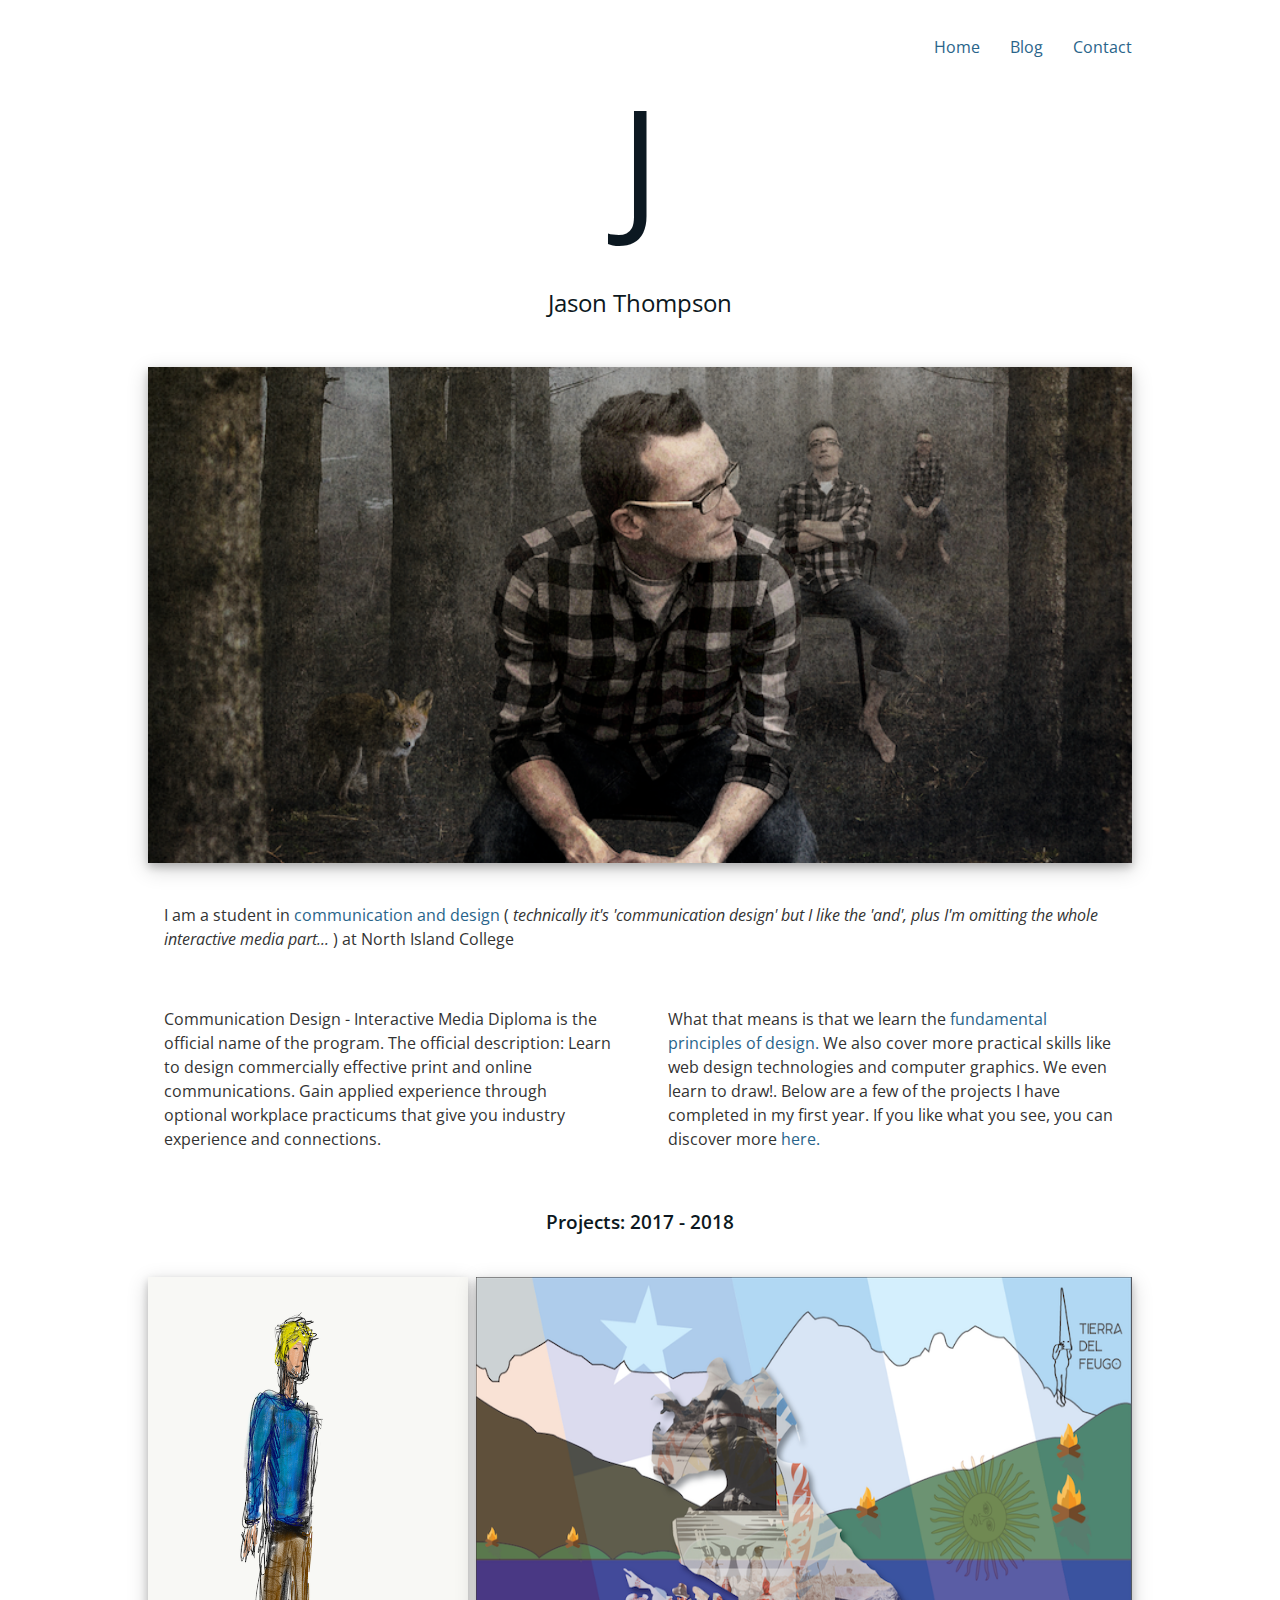
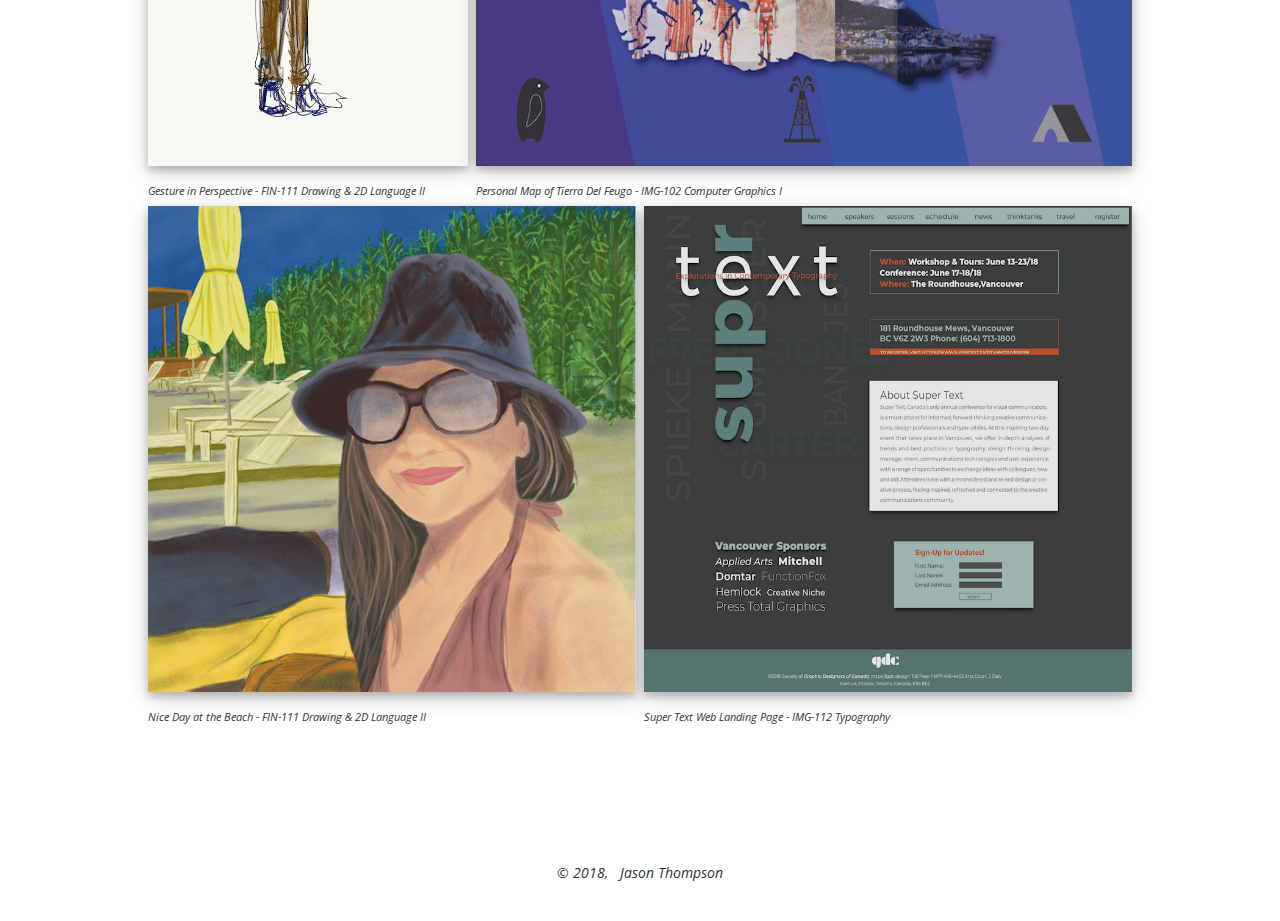
==== index.html @ 82c7eaa1 "initial commit" ====
<!DOCTYPE html>
<html lang="en">

<head>
    <meta charset="UTF-8">
    <meta name="viewport" content="width=device-width, initial-scale=1.0">
    <meta http-equiv="X-UA-Compatible" content="ie=edge">
    <link rel="stylesheet" href="style.css" type="text/css">
    <link href="https://fonts.googleapis.com/css?family=Open+Sans:400,600,800" rel="stylesheet">
    <link rel="stylesheet" href="https://use.fontawesome.com/releases/v5.4.1/css/all.css" integrity="sha384-5sAR7xN1Nv6T6+dT2mhtzEpVJvfS3NScPQTrOxhwjIuvcA67KV2R5Jz6kr4abQsz"
        crossorigin="anonymous">
    <title>Jason's Portfolio Site</title>
</head>

<body>
    <div class="container">
        <nav>
            <ul class="menu-nav">
                <li><a href="#">Home</a></li>
                <li><a href="#">Blog</a></li>
                <li><a href="#">Contact</a></li>
            </ul>
        </nav>
        <header class="logo">
            <div class="logo__mark">J</div>
            <h2 class="logo__text">Jason Thompson</h2>
        </header>
        <main>
            <img class="site-featured-img" src="img/Composite_Portrait_large.png" alt="Photoshop composite self portrait of Jason in a forest."
                srcset="img/Composite_Portrait_small.png 600w,
                    img/Composite_Portrait_large.png 800w">
            <section class="about-me">
                <p class="about-me__tagline"> I am a student in <a href="https://bit.ly/2AlsmhD" target="_blank">communication and design</a>
                    ( <span class="about-me__tagline--italic">technically it's 'communication design' but
                        I like the 'and', plus I'm omitting the whole
                        interactive media part...</span> )
                    at North Island College</p>
                <div class="about-me__text">
                    <p>Communication Design - Interactive Media Diploma
                        is the official name of the program. The official
                        description: Learn to design commercially effective
                        print and online communications. Gain applied experience
                        through optional workplace practicums that give you
                        industry experience and connections.
                    </p>
                    <p>
                        What that means is that we learn the
                        <a href="http://www.j6design.com.au/6-principles-of-design/" target="_blank">
                            fundamental principles of design.</a> We also
                        cover more practical skills like web design technologies
                        and computer graphics. We even learn to draw!. Below are
                        a few of the projects I have completed in my first year.
                        If you like what you see, you can discover more
                        <a href="http://nicinteractive.media" target="_blank">here.</a>
                    </p>
                </div>
            </section>
            <section class="showcase">
                <h3 class="showcase__title">Projects: 2017 - 2018</h3>
                <div class="showcase__gallery">
                    <figure class="showcase__img-1">
                        <img src="img/Sketchbook_Gesture_large.png" alt="Super Text Poster" srcset="img/Sketchbook_Gesture_small.png 600w,
                                                                                                    img/Sketchbook_Gesture_large.png 800w">
                        <figcaption class="showcase__image-caption">Gesture in Perspective - FIN-111 Drawing &amp 2D Language II</figcaption>
                    </figure>
                    <figure class="showcase__img-2">
                        <img src="img/Personal_Map_large.png" alt="Drawing of girl at the beach" srcset="img/Personal_Map_small.png 600w,
                                                                                                        img/Personal_Map_large.png 800w">
                        <figcaption class="showcase__image-caption">Personal Map of Tierra Del Feugo - IMG-102 Computer Graphics
                            I</figcaption>
                    </figure>
                    <figure class="showcase__img-3">
                        <img src="img/Final_Independent_large.png" alt="Gesture Drawing of man with yellow hair" srcset="img/Final_Independent_small.png 600w,
                                                                                                                        img/Final_Independent_large.png 800w">
                        <figcaption class="showcase__image-caption">Nice Day at the Beach - FIN-111 Drawing &amp 2D Language II</figcaption>
                    </figure>
                    <figure class="showcase__img-4">
                        <img src="img/Super_Text_large.png" alt="Customized map of Tierra Del Feugo" srcset="img/Super_Text_small.png 600w,
                                                                                                            img/Super_Text_large.png 800w">
                        <figcaption class="showcase__image-caption">Super Text Web Landing Page - IMG-112 Typography</figcaption>
                    </figure>
                </div>
            </section>
        </main>
        <footer>

            <ul class="social-media">
                <li><a href="https://twitter.com/JasonTh22800586" target="_blank"><i class="fab fa-twitter"></i></a></li>
                <li><a href="https://www.facebook.com/jason.thompson.9480111" target="_blank"><i class="fab fa-facebook-f"></i></a></li>
                <li><a href="https://www.instagram.com/tompeij" target="_blank"><i class="fab fa-instagram"></i></a></li>
            </ul>
            <div class="copyright">
                <p class="copyright__text">&#169; 2018, &nbsp; Jason Thompson</p>
            </div>
        </footer>

    </div>

</body>

</html>
---- style.css ----
:root {
  box-sizing: border-box;
  font-size: 10px;
  --alerternate-backround-color: #aaabb8;
  --body-text-color: #333333;
  --body-background-color: #fff;
  --main-font-color: #555752;
  --link-color: #29648a;
  --logo-color: #0c1821;
  --link-hover-color: #06a77d;
}

*,
::before,
::after {
  box-sizing: inherit;
}

body {
  background-color: var(--body-background-color);
  color: var(--body-text-color);
  font-family: "Open Sans", sans-serif;
  font-size: 1.6rem;
  margin: 0 auto;
  max-width: 100rem;
  padding: 0 0.5em;
}

body *+* {
  margin-top: 1.5em;
}

/* General Styling */
h1,
h2,
h3 {
  color: var(--logo-color);
  font-weight: 400;
  margin: 0;
  padding: 1em 0;
  text-align: center;
}

a {
  color: var(--link-color);
  text-decoration: none;
  transition: color 0.5s;
}

a:hover {
  color: var(--link-hover-color);
}

p {
  margin: 0;
  padding: 1em;
  line-height: 1.5;
}

img {
  box-shadow: 0 4px 8px 0 rgba(0, 0, 0, 0.2), 0 6px 20px 0 rgba(0, 0, 0, 0.19);
  display: block;
  width: 100%;
}

footer {
  margin-top: 10rem;
}

/* Header Section */
.logo {
  color: var(--logo-color);
  margin-top: 0;
  text-align: center;
}

.logo__mark {
  font-size: 15rem;
}

/* Nav Section */
.menu-nav {
  display: flex;
  justify-content: space-around;
  list-style-type: none;
  margin-bottom: 0;
  padding-top: 2rem;
}

@media only screen and (min-width: 600px) {
  .menu-nav {
    justify-content: flex-end;
  }
}

.menu-nav li {
  margin-top: 0;
}

.menu-nav li+li {
  padding-left: 3rem;
}

/* .site-nav li a {
  text-transform: uppercase;
} */
/* Main Section */
@media only screen and (min-width: 600px) {
  .about-me__text {
    display: flex;
    margin-left: -0.75em;
    margin-right: -0.75em;
  }

  .about-me__text p {
    flex: 1;
    margin-right: 0.75em;
    margin-left: 0.75em;
  }
}

.about-me__tagline--italic {
  font-style: italic;
}

.showcase__title {
  font-weight: 600;
}

.showcase__gallery {
  display: flex;
  flex-direction: column-reverse;
}

@media only screen and (min-width: 800px) {
  .showcase__gallery {
    display: grid;
    grid-auto-flow: dense;
    grid-gap: 0.5em;
    grid-template-columns: 2fr 1fr 1fr 2fr;
  }

  .showcase__gallery>figure {
    display: flex;
    flex-direction: column;
    margin: 0;
  }

  .showcase__gallery img {
    flex: 1;
    max-width: 100%;
    object-fit: fill;
  }

  .showcase__img-1 {
    grid-column: span 1;
  }

  .showcase__img-2 {
    grid-column: span 3;
  }

  .showcase__img-3 {
    grid-column: span 2;
  }

  .showcase__img-4 {
    grid-column: span 2;
  }
}

.showcase__image-caption {
  font-size: 1.4rem;
  font-style: italic;
}

@media only screen and (min-width: 800px) {
  .showcase__image-caption {
    font-size: 1.1rem;
  }
}

/* Footer Section */
.social-media {
  display: flex;
  justify-content: space-evenly;
  list-style-type: none;
  padding-left: 0;
}

.social-media li {
  margin-top: 0;
}

.social-media li a {
  font-size: 2.5rem;
}

.copyright {
  padding-bottom: 1.5em;
}

.copyright__text {
  font-size: 1.4rem;
  font-style: italic;
  text-align: center;
}
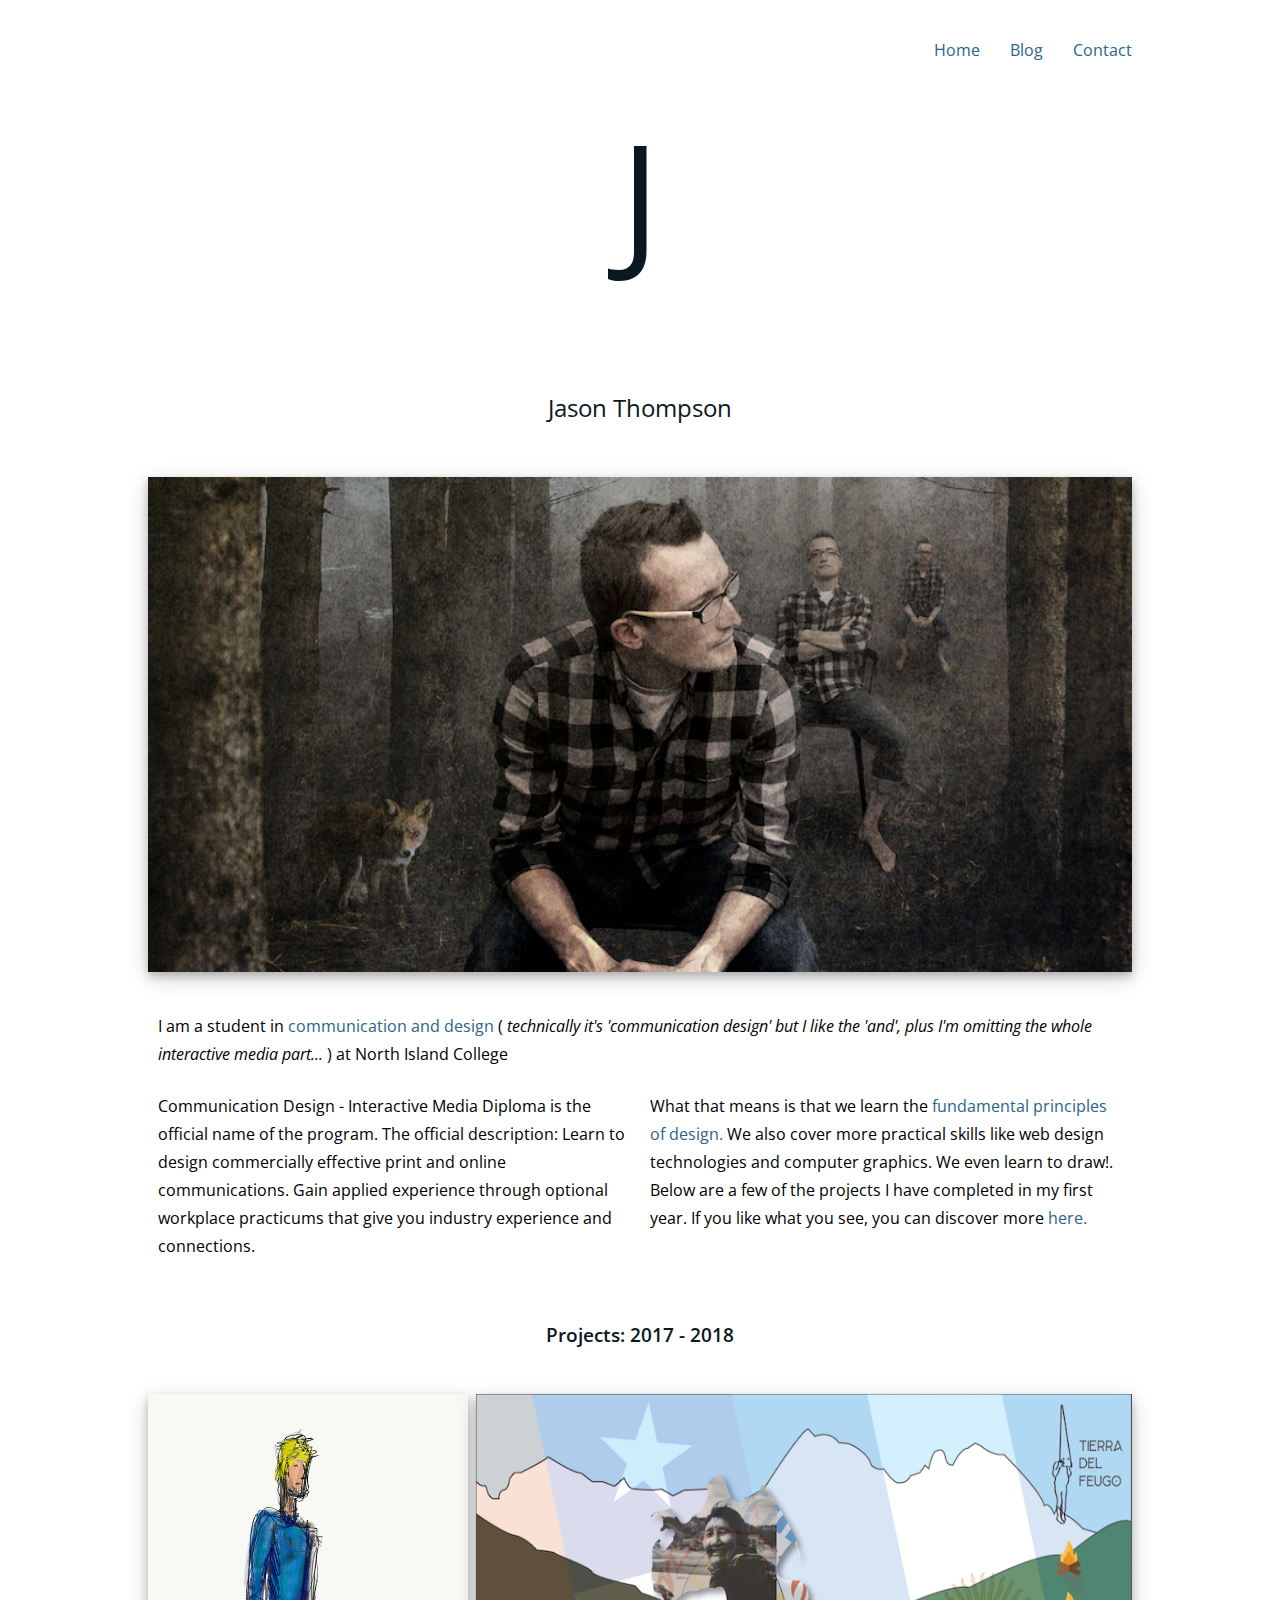
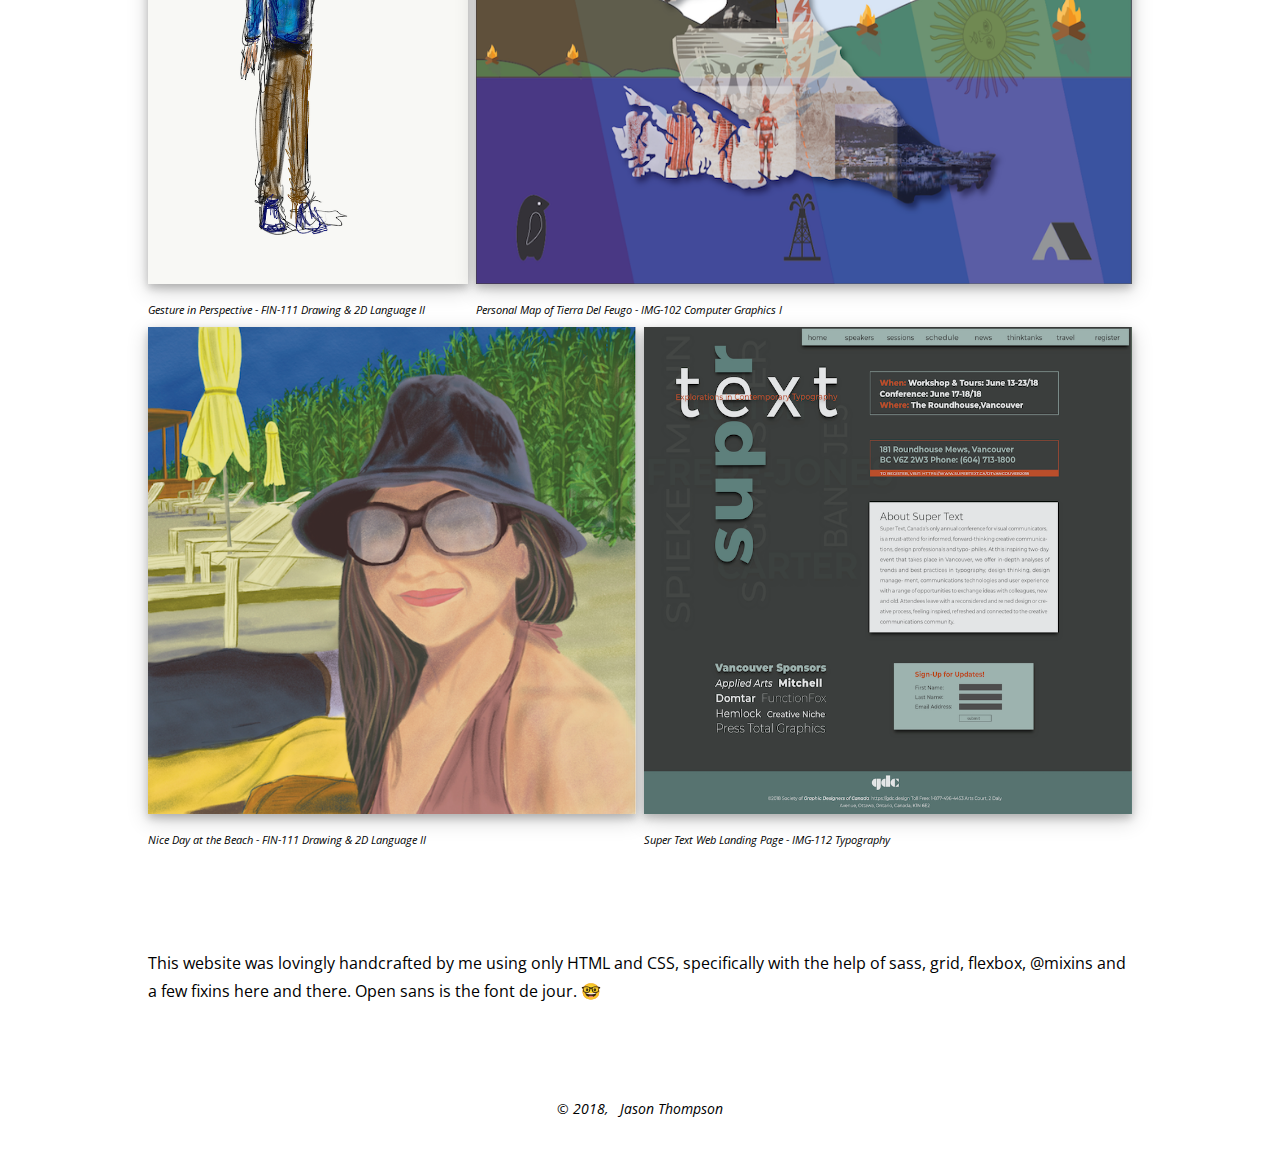
==== commit f008348a: "sassified" ====
--- a/index.html
+++ b/index.html
@@ -2,100 +2,103 @@
 <html lang="en">
 
 <head>
-    <meta charset="UTF-8">
-    <meta name="viewport" content="width=device-width, initial-scale=1.0">
-    <meta http-equiv="X-UA-Compatible" content="ie=edge">
-    <link rel="stylesheet" href="style.css" type="text/css">
-    <link href="https://fonts.googleapis.com/css?family=Open+Sans:400,600,800" rel="stylesheet">
-    <link rel="stylesheet" href="https://use.fontawesome.com/releases/v5.4.1/css/all.css" integrity="sha384-5sAR7xN1Nv6T6+dT2mhtzEpVJvfS3NScPQTrOxhwjIuvcA67KV2R5Jz6kr4abQsz"
-        crossorigin="anonymous">
-    <title>Jason's Portfolio Site</title>
+  <meta charset="UTF-8">
+  <meta name="viewport" content="width=device-width, initial-scale=1.0">
+  <meta http-equiv="X-UA-Compatible" content="ie=edge">
+  <link rel="stylesheet" href="css/style.css" type="text/css">
+  <link href="https://fonts.googleapis.com/css?family=Open+Sans:400,600,800" rel="stylesheet">
+  <link rel="stylesheet" href="https://use.fontawesome.com/releases/v5.4.1/css/all.css" integrity="sha384-5sAR7xN1Nv6T6+dT2mhtzEpVJvfS3NScPQTrOxhwjIuvcA67KV2R5Jz6kr4abQsz" crossorigin="anonymous">
+  <title>Jason's Portfolio Site</title>
 </head>
 
 <body>
-    <div class="container">
-        <nav>
-            <ul class="menu-nav">
-                <li><a href="#">Home</a></li>
-                <li><a href="#">Blog</a></li>
-                <li><a href="#">Contact</a></li>
-            </ul>
-        </nav>
-        <header class="logo">
-            <div class="logo__mark">J</div>
-            <h2 class="logo__text">Jason Thompson</h2>
-        </header>
-        <main>
-            <img class="site-featured-img" src="img/Composite_Portrait_large.png" alt="Photoshop composite self portrait of Jason in a forest."
-                srcset="img/Composite_Portrait_small.png 600w,
+  <div class="container">
+    <nav>
+      <ul class="menu-nav">
+        <li><a href="#">Home</a></li>
+        <li><a href="#">Blog</a></li>
+        <li><a href="#">Contact</a></li>
+      </ul>
+    </nav>
+    <header class="logo">
+      <div class="logo__mark">J</div>
+      <h2 class="logo__text">Jason Thompson</h2>
+    </header>
+    <main>
+      <img class="site-featured-img" src="img/Composite_Portrait_large.png" alt="Photoshop composite self portrait of Jason in a forest." srcset="img/Composite_Portrait_small.png 600w,
                     img/Composite_Portrait_large.png 800w">
-            <section class="about-me">
-                <p class="about-me__tagline"> I am a student in <a href="https://bit.ly/2AlsmhD" target="_blank">communication and design</a>
-                    ( <span class="about-me__tagline--italic">technically it's 'communication design' but
-                        I like the 'and', plus I'm omitting the whole
-                        interactive media part...</span> )
-                    at North Island College</p>
-                <div class="about-me__text">
-                    <p>Communication Design - Interactive Media Diploma
-                        is the official name of the program. The official
-                        description: Learn to design commercially effective
-                        print and online communications. Gain applied experience
-                        through optional workplace practicums that give you
-                        industry experience and connections.
-                    </p>
-                    <p>
-                        What that means is that we learn the
-                        <a href="http://www.j6design.com.au/6-principles-of-design/" target="_blank">
-                            fundamental principles of design.</a> We also
-                        cover more practical skills like web design technologies
-                        and computer graphics. We even learn to draw!. Below are
-                        a few of the projects I have completed in my first year.
-                        If you like what you see, you can discover more
-                        <a href="http://nicinteractive.media" target="_blank">here.</a>
-                    </p>
-                </div>
-            </section>
-            <section class="showcase">
-                <h3 class="showcase__title">Projects: 2017 - 2018</h3>
-                <div class="showcase__gallery">
-                    <figure class="showcase__img-1">
-                        <img src="img/Sketchbook_Gesture_large.png" alt="Super Text Poster" srcset="img/Sketchbook_Gesture_small.png 600w,
+      <section class="about-me">
+        <p class="about-me__tagline">
+          I am a student in <a href="https://bit.ly/2AlsmhD" target="_blank">communication and design</a>
+          ( <span class="text--italic">technically it's 'communication design' but
+            I like the 'and', plus I'm omitting the whole
+            interactive media part...</span> )
+          at North Island College</p>
+        <div class="about-me__text">
+          <p class="about-me__text--left-column">
+            Communication Design - Interactive Media Diploma
+            is the official name of the program. The official
+            description: Learn to design commercially effective
+            print and online communications. Gain applied experience
+            through optional workplace practicums that give you
+            industry experience and connections.
+          </p>
+          <p class="about-me__text--right-column">
+            What that means is that we learn the
+            <a href="http://www.j6design.com.au/6-principles-of-design/" target="_blank">
+              fundamental principles of design.</a> We also
+            cover more practical skills like web design technologies
+            and computer graphics. We even learn to draw!. Below are
+            a few of the projects I have completed in my first year.
+            If you like what you see, you can discover more
+            <a href="http://nicinteractive.media" target="_blank">here.</a>
+          </p>
+        </div>
+      </section>
+      <section class="showcase">
+        <h3 class="showcase__title">Projects: 2017 - 2018</h3>
+        <div class="showcase__gallery">
+          <figure class="showcase__img-1">
+            <img src="img/Sketchbook_Gesture_large.png" alt="Super Text Poster" srcset="img/Sketchbook_Gesture_small.png 600w,
                                                                                                     img/Sketchbook_Gesture_large.png 800w">
-                        <figcaption class="showcase__image-caption">Gesture in Perspective - FIN-111 Drawing &amp 2D Language II</figcaption>
-                    </figure>
-                    <figure class="showcase__img-2">
-                        <img src="img/Personal_Map_large.png" alt="Drawing of girl at the beach" srcset="img/Personal_Map_small.png 600w,
+            <figcaption class="showcase__image-caption">Gesture in Perspective - FIN-111 Drawing &amp 2D Language II</figcaption>
+          </figure>
+          <figure class="showcase__img-2">
+            <img src="img/Personal_Map_large.png" alt="Drawing of girl at the beach" srcset="img/Personal_Map_small.png 600w,
                                                                                                         img/Personal_Map_large.png 800w">
-                        <figcaption class="showcase__image-caption">Personal Map of Tierra Del Feugo - IMG-102 Computer Graphics
-                            I</figcaption>
-                    </figure>
-                    <figure class="showcase__img-3">
-                        <img src="img/Final_Independent_large.png" alt="Gesture Drawing of man with yellow hair" srcset="img/Final_Independent_small.png 600w,
+            <figcaption class="showcase__image-caption">Personal Map of Tierra Del Feugo - IMG-102 Computer Graphics
+              I</figcaption>
+          </figure>
+          <figure class="showcase__img-3">
+            <img src="img/Final_Independent_large.png" alt="Gesture Drawing of man with yellow hair" srcset="img/Final_Independent_small.png 600w,
                                                                                                                         img/Final_Independent_large.png 800w">
-                        <figcaption class="showcase__image-caption">Nice Day at the Beach - FIN-111 Drawing &amp 2D Language II</figcaption>
-                    </figure>
-                    <figure class="showcase__img-4">
-                        <img src="img/Super_Text_large.png" alt="Customized map of Tierra Del Feugo" srcset="img/Super_Text_small.png 600w,
+            <figcaption class="showcase__image-caption">Nice Day at the Beach - FIN-111 Drawing &amp 2D Language II</figcaption>
+          </figure>
+          <figure class="showcase__img-4">
+            <img src="img/Super_Text_large.png" alt="Customized map of Tierra Del Feugo" srcset="img/Super_Text_small.png 600w,
                                                                                                             img/Super_Text_large.png 800w">
-                        <figcaption class="showcase__image-caption">Super Text Web Landing Page - IMG-112 Typography</figcaption>
-                    </figure>
-                </div>
-            </section>
-        </main>
-        <footer>
+            <figcaption class="showcase__image-caption">Super Text Web Landing Page - IMG-112 Typography</figcaption>
+          </figure>
+        </div>
+      </section>
+    </main>
+    <footer>
+      <p class="colophon">
+        This website was lovingly handcrafted by me using only HTML and CSS, specifically with the help of sass, grid,
+        flexbox, @mixins and a few fixins here and there. Open sans is the font de jour. 🤓
+      </p>
+      <ul class="social-media">
+        <li><a href="https://twitter.com/JasonTh22800586" target="_blank"><i class="fab fa-twitter"></i></a></li>
+        <li><a href="https://www.facebook.com/jason.thompson.9480111" target="_blank"><i class="fab fa-facebook-f"></i></a></li>
+        <li><a href="https://www.instagram.com/tompeij" target="_blank"><i class="fab fa-instagram"></i></a></li>
+      </ul>
+      <div class="copyright">
+        <p class="copyright__text">&#169; 2018, &nbsp; Jason Thompson</p>
+      </div>
+    </footer>
 
-            <ul class="social-media">
-                <li><a href="https://twitter.com/JasonTh22800586" target="_blank"><i class="fab fa-twitter"></i></a></li>
-                <li><a href="https://www.facebook.com/jason.thompson.9480111" target="_blank"><i class="fab fa-facebook-f"></i></a></li>
-                <li><a href="https://www.instagram.com/tompeij" target="_blank"><i class="fab fa-instagram"></i></a></li>
-            </ul>
-            <div class="copyright">
-                <p class="copyright__text">&#169; 2018, &nbsp; Jason Thompson</p>
-            </div>
-        </footer>
-
-    </div>
+  </div>
 
 </body>
 
-</html>+</html>
--- a/css/style.css
+++ b/css/style.css
@@ -0,0 +1,183 @@
+body {
+  font-family: "Open Sans", sans-serif;
+  font-size: 1.6rem;
+  line-height: 1.75;
+}
+
+h1,
+h2,
+h3 {
+  color: #0c1821;
+  font-weight: 400;
+  margin: 0;
+  padding: 1em 0;
+  text-align: center;
+}
+
+a {
+  color: #29648a;
+  text-decoration: none;
+  transition: color 0.5s;
+}
+a:hover {
+  color: #06a77d;
+}
+
+.logo {
+  color: #0c1821;
+  margin-top: 0;
+  text-align: center;
+}
+.logo__mark {
+  font-size: 15rem;
+}
+
+.text--italic {
+  font-style: italic;
+}
+
+.showcase__title {
+  font-weight: 600;
+}
+
+.showcase__image-caption {
+  font-size: 1.4rem;
+  font-style: italic;
+}
+@media (min-width: 600px) {
+  .showcase__image-caption {
+    font-size: 1.1rem;
+  }
+}
+
+.social-media li a {
+  font-size: 2.5rem;
+}
+
+.copyright__text {
+  font-size: 1.4rem;
+  font-style: italic;
+  text-align: center;
+}
+
+:root {
+  box-sizing: border-box;
+  font-size: 10px;
+}
+
+*,
+::before,
+::after {
+  box-sizing: inherit;
+}
+
+body {
+  background-color: #ffffff;
+  color: var(--body-text-color);
+  margin: 0 auto;
+  max-width: 100rem;
+  padding: 0 0.5em;
+}
+
+body * + * {
+  margin-top: 1.5em;
+}
+
+img {
+  box-shadow: 0 4px 8px 0 rgba(0, 0, 0, 0.2), 0 6px 20px 0 rgba(0, 0, 0, 0.19);
+  display: block;
+  width: 100%;
+}
+
+.about-me {
+  margin-top: 4rem;
+  padding: 0 1rem;
+}
+@media (min-width: 600px) {
+  .about-me__text {
+    display: flex;
+  }
+  .about-me__text p {
+    flex: 1;
+    margin-top: 0;
+  }
+  .about-me__text--left-column {
+    padding-right: 1rem;
+  }
+  .about-me__text--right-column {
+    padding-left: 1rem;
+  }
+}
+
+.showcase__gallery {
+  display: flex;
+  flex-direction: column-reverse;
+}
+@media (min-width: 800px) {
+  .showcase__gallery {
+    display: grid;
+    grid-auto-flow: dense;
+    grid-gap: 0.5em;
+    grid-template-columns: 2fr 1fr 1fr 2fr;
+  }
+  .showcase__gallery > figure {
+    display: flex;
+    flex-direction: column;
+    margin: 0;
+  }
+  .showcase__gallery img {
+    flex: 1;
+    max-width: 100%;
+    object-fit: fill;
+  }
+  .showcase__gallery .showcase__img-1 {
+    grid-column: span 1;
+  }
+  .showcase__gallery .showcase__img-2 {
+    grid-column: span 3;
+  }
+  .showcase__gallery .showcase__img-3 {
+    grid-column: span 2;
+  }
+  .showcase__gallery .showcase__img-4 {
+    grid-column: span 2;
+  }
+}
+
+footer {
+  margin-top: 10rem;
+}
+footer .social-media {
+  display: flex;
+  justify-content: space-evenly;
+  list-style-type: none;
+  padding-left: 0;
+}
+footer .social-media li {
+  margin-top: 0;
+}
+footer .copyright {
+  padding: 3rem 0;
+}
+
+/* Nav Section */
+.menu-nav {
+  display: flex;
+  justify-content: space-around;
+  list-style-type: none;
+  margin-bottom: 0;
+  padding-top: 2rem;
+}
+@media (min-width: 600px) {
+  .menu-nav {
+    justify-content: flex-end;
+  }
+  .menu-nav li {
+    margin-top: 0;
+  }
+  .menu-nav li + li {
+    padding-left: 3rem;
+  }
+}
+
+/*# sourceMappingURL=style.css.map */
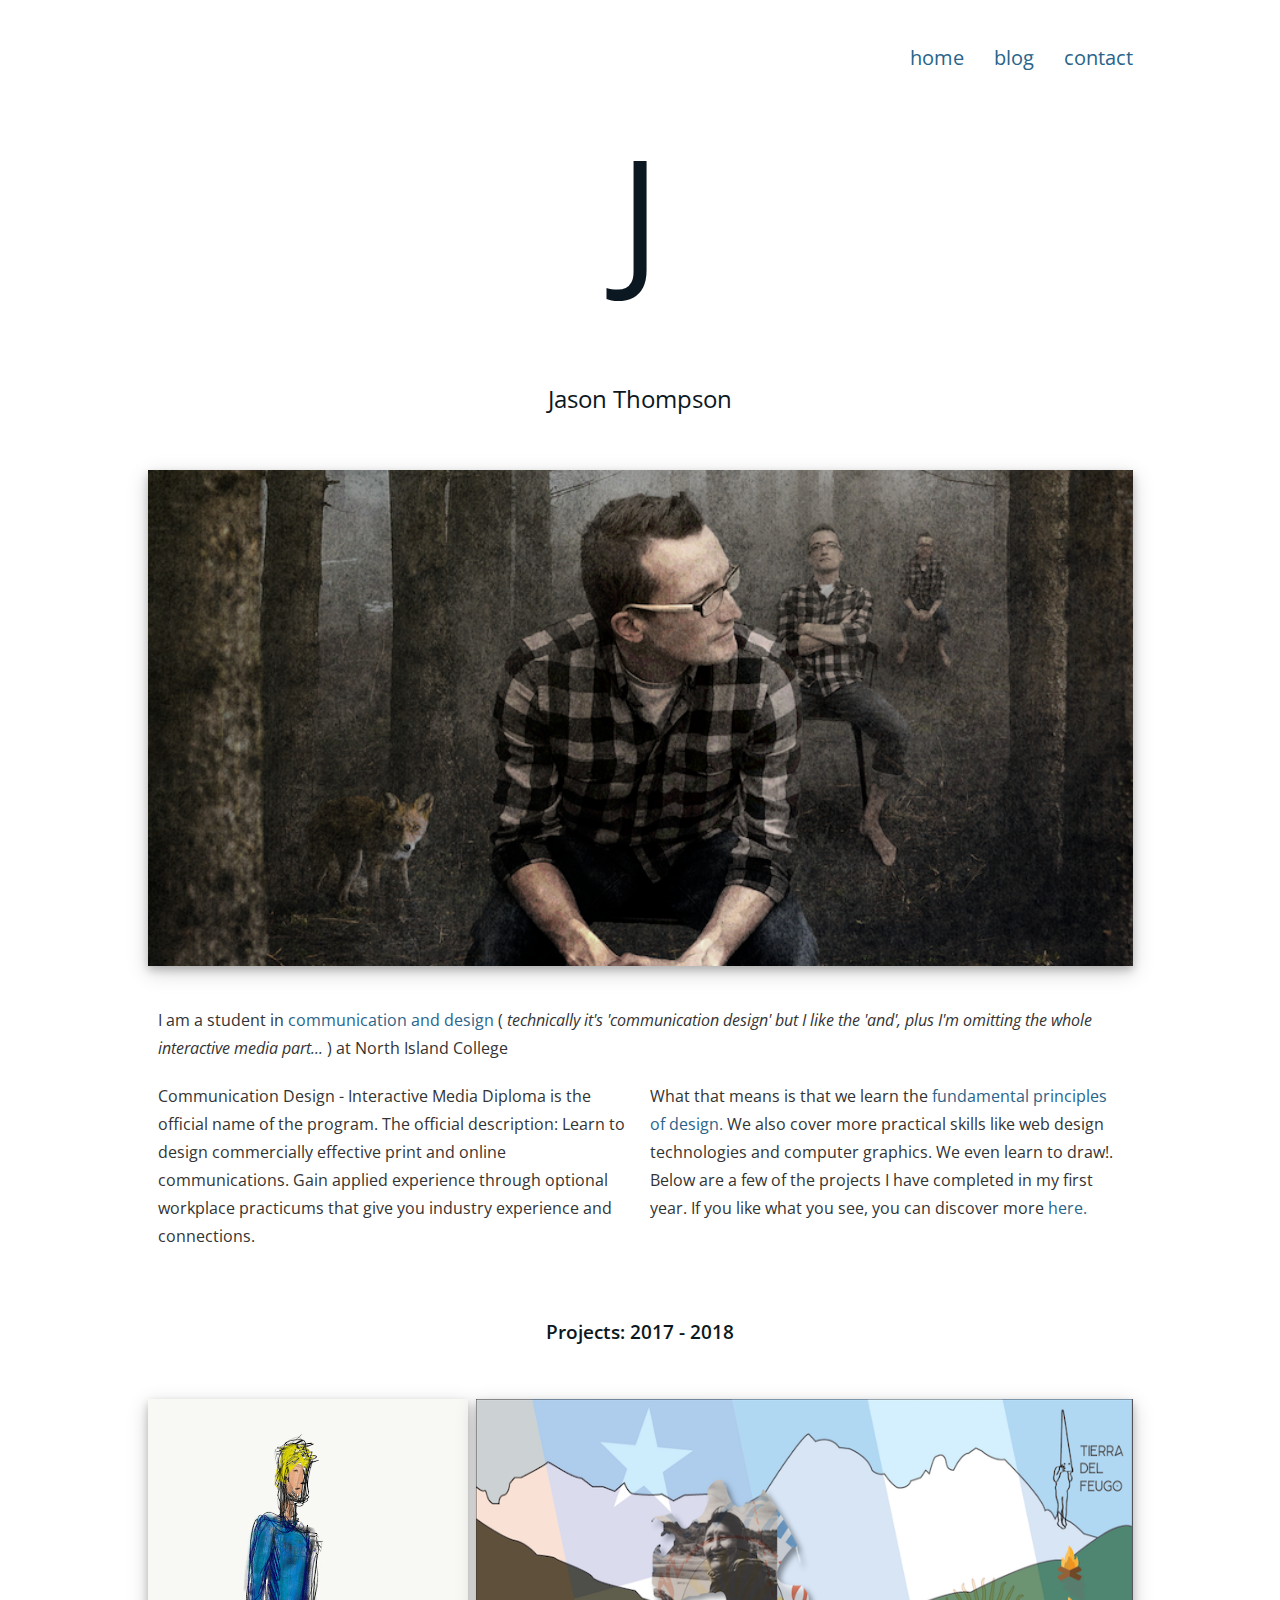
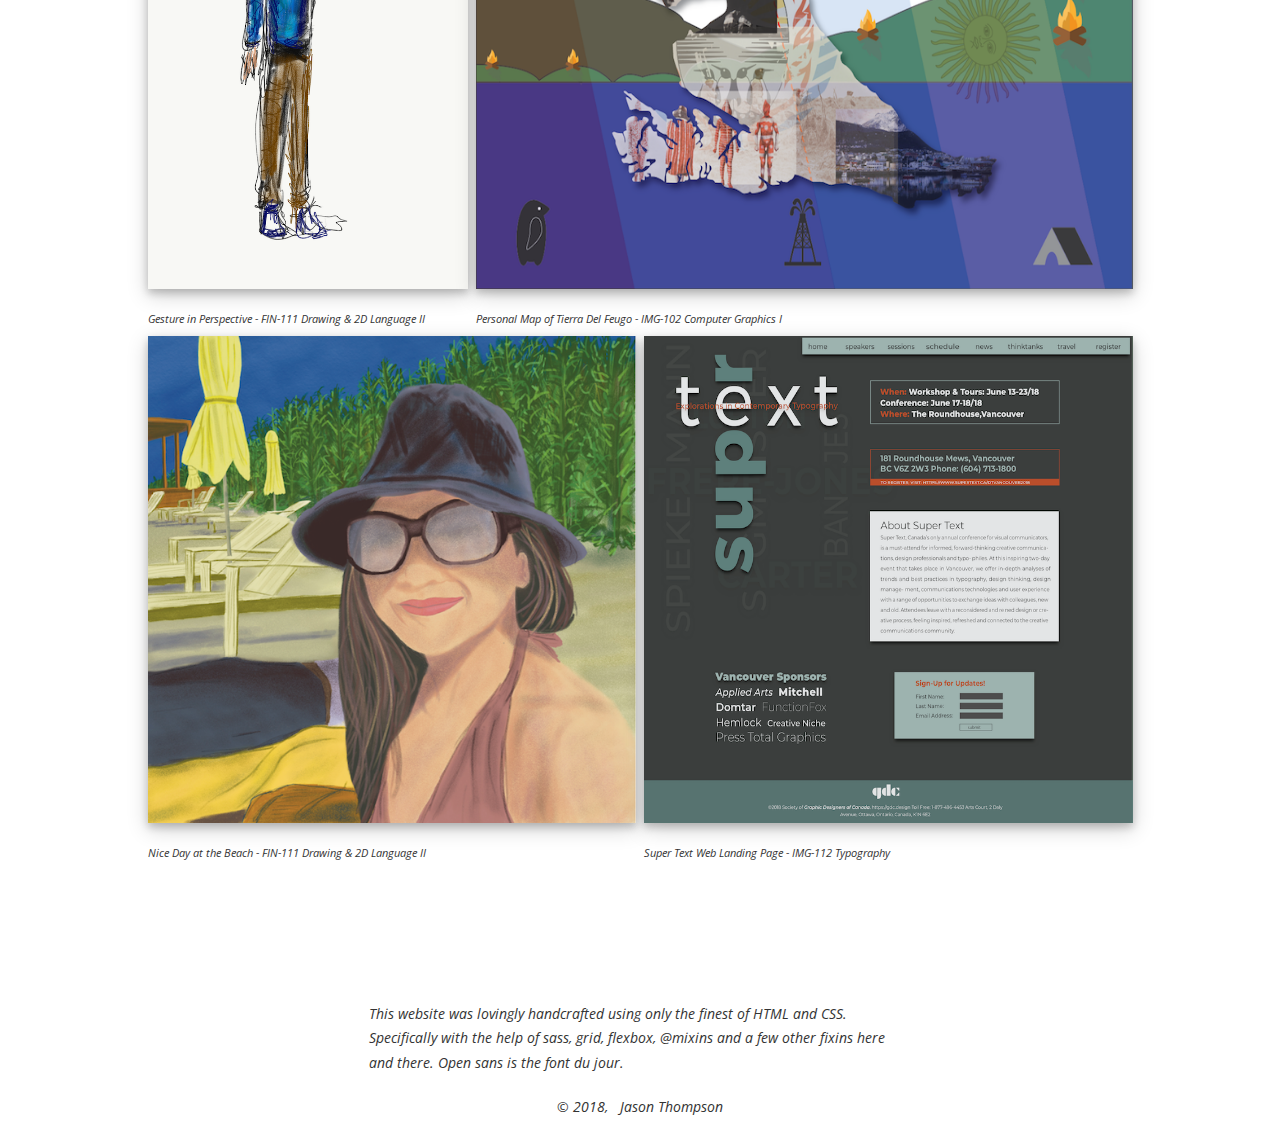
==== commit 0649b706: "add functions and placeholders" ====
--- a/index.html
+++ b/index.html
@@ -30,7 +30,7 @@
       <section class="about-me">
         <p class="about-me__tagline">
           I am a student in <a href="https://bit.ly/2AlsmhD" target="_blank">communication and design</a>
-          ( <span class="text--italic">technically it's 'communication design' but
+          ( <span class="about-me__tagline--italic">technically it's 'communication design' but
             I like the 'and', plus I'm omitting the whole
             interactive media part...</span> )
           at North Island College</p>
@@ -83,18 +83,16 @@
       </section>
     </main>
     <footer>
-      <p class="colophon">
-        This website was lovingly handcrafted by me using only HTML and CSS, specifically with the help of sass, grid,
-        flexbox, @mixins and a few fixins here and there. Open sans is the font de jour. 🤓
-      </p>
       <ul class="social-media">
         <li><a href="https://twitter.com/JasonTh22800586" target="_blank"><i class="fab fa-twitter"></i></a></li>
         <li><a href="https://www.facebook.com/jason.thompson.9480111" target="_blank"><i class="fab fa-facebook-f"></i></a></li>
         <li><a href="https://www.instagram.com/tompeij" target="_blank"><i class="fab fa-instagram"></i></a></li>
       </ul>
-      <div class="copyright">
-        <p class="copyright__text">&#169; 2018, &nbsp; Jason Thompson</p>
-      </div>
+      <p class="colophon">
+        This website was lovingly handcrafted using only the finest of HTML and CSS. Specifically with the help of sass, grid,
+        flexbox, @mixins and a few other fixins here and there. Open sans is the font du jour.
+      </p>
+      <p class="copyright__text">&#169; 2018, &nbsp; Jason Thompson</p>
     </footer>
 
   </div>
--- a/css/style.css
+++ b/css/style.css
@@ -1,65 +1,9 @@
-body {
-  font-family: "Open Sans", sans-serif;
-  font-size: 1.6rem;
-  line-height: 1.75;
-}
-
-h1,
-h2,
-h3 {
-  color: #0c1821;
-  font-weight: 400;
-  margin: 0;
-  padding: 1em 0;
-  text-align: center;
-}
-
-a {
-  color: #29648a;
-  text-decoration: none;
-  transition: color 0.5s;
-}
-a:hover {
-  color: #06a77d;
-}
-
-.logo {
-  color: #0c1821;
-  margin-top: 0;
-  text-align: center;
-}
-.logo__mark {
-  font-size: 15rem;
-}
-
-.text--italic {
+.copyright__text, .colophon, .showcase__image-caption {
+  font-size: 1.4rem;
   font-style: italic;
 }
 
-.showcase__title {
-  font-weight: 600;
-}
-
-.showcase__image-caption {
-  font-size: 1.4rem;
-  font-style: italic;
-}
-@media (min-width: 600px) {
-  .showcase__image-caption {
-    font-size: 1.1rem;
-  }
-}
-
-.social-media li a {
-  font-size: 2.5rem;
-}
-
-.copyright__text {
-  font-size: 1.4rem;
-  font-style: italic;
-  text-align: center;
-}
-
+/* Base */
 :root {
   box-sizing: border-box;
   font-size: 10px;
@@ -73,14 +17,13 @@
 
 body {
   background-color: #ffffff;
-  color: var(--body-text-color);
   margin: 0 auto;
   max-width: 100rem;
-  padding: 0 0.5em;
+  padding: 0 0.75rem;
 }
 
 body * + * {
-  margin-top: 1.5em;
+  margin-top: 2rem;
 }
 
 img {
@@ -89,6 +32,90 @@
   width: 100%;
 }
 
+/***** Typography *****/
+body {
+  color: #333333;
+  font-family: "Open Sans", sans-serif;
+  font-size: 1.6rem;
+  line-height: 1.75;
+}
+
+h1,
+h2,
+h3 {
+  color: #0c1821;
+  font-weight: 400;
+  margin: 0;
+  padding: 3rem 0;
+  text-align: center;
+}
+
+a {
+  color: #29648a;
+  text-decoration: none;
+  transition: color 0.5s;
+}
+a:hover {
+  color: #06a77d;
+}
+
+.menu-nav {
+  font-size: 2rem;
+  text-transform: lowercase;
+}
+
+.logo {
+  color: #0c1821;
+  margin-top: 0;
+  text-align: center;
+}
+.logo__mark {
+  font-size: 15.6rem;
+}
+
+.about-me__tagline--italic {
+  font-style: italic;
+}
+
+.showcase__title {
+  font-weight: 600;
+}
+
+@media (min-width: 600px) {
+  .showcase__image-caption {
+    font-size: 1.1rem;
+  }
+}
+
+.social-media li a {
+  font-size: 2.6rem;
+}
+
+.copyright__text {
+  text-align: center;
+}
+
+/* Navigation */
+.menu-nav {
+  display: flex;
+  justify-content: space-around;
+  list-style-type: none;
+  margin-bottom: 0;
+  padding-top: 2rem;
+}
+.menu-nav li {
+  margin-top: 0;
+}
+@media (min-width: 600px) {
+  .menu-nav {
+    justify-content: flex-end;
+  }
+  .menu-nav li + li {
+    padding-left: 3rem;
+  }
+}
+
+/***** Layout *****/
 .about-me {
   margin-top: 4rem;
   padding: 0 1rem;
@@ -109,37 +136,39 @@
   }
 }
 
-.showcase__gallery {
+.showcase .showcase__gallery {
   display: flex;
   flex-direction: column-reverse;
 }
 @media (min-width: 800px) {
-  .showcase__gallery {
+  .showcase .showcase__gallery {
     display: grid;
     grid-auto-flow: dense;
     grid-gap: 0.5em;
     grid-template-columns: 2fr 1fr 1fr 2fr;
   }
-  .showcase__gallery > figure {
+  .showcase .showcase__gallery > figure {
     display: flex;
     flex-direction: column;
     margin: 0;
   }
-  .showcase__gallery img {
+  .showcase .showcase__gallery img {
     flex: 1;
     max-width: 100%;
     object-fit: fill;
   }
-  .showcase__gallery .showcase__img-1 {
+}
+@media (min-width: 800px) {
+  .showcase .showcase__img-1 {
     grid-column: span 1;
   }
-  .showcase__gallery .showcase__img-2 {
+  .showcase .showcase__img-2 {
     grid-column: span 3;
   }
-  .showcase__gallery .showcase__img-3 {
+  .showcase .showcase__img-3 {
     grid-column: span 2;
   }
-  .showcase__gallery .showcase__img-4 {
+  .showcase .showcase__img-4 {
     grid-column: span 2;
   }
 }
@@ -147,10 +176,16 @@
 footer {
   margin-top: 10rem;
 }
+footer .colophon {
+  margin: 0 auto;
+  width: 55%;
+}
 footer .social-media {
   display: flex;
   justify-content: space-evenly;
   list-style-type: none;
+  margin-top: 4rem;
+  margin-bottom: 4rem;
   padding-left: 0;
 }
 footer .social-media li {
@@ -160,24 +195,4 @@
   padding: 3rem 0;
 }
 
-/* Nav Section */
-.menu-nav {
-  display: flex;
-  justify-content: space-around;
-  list-style-type: none;
-  margin-bottom: 0;
-  padding-top: 2rem;
-}
-@media (min-width: 600px) {
-  .menu-nav {
-    justify-content: flex-end;
-  }
-  .menu-nav li {
-    margin-top: 0;
-  }
-  .menu-nav li + li {
-    padding-left: 3rem;
-  }
-}
-
 /*# sourceMappingURL=style.css.map */
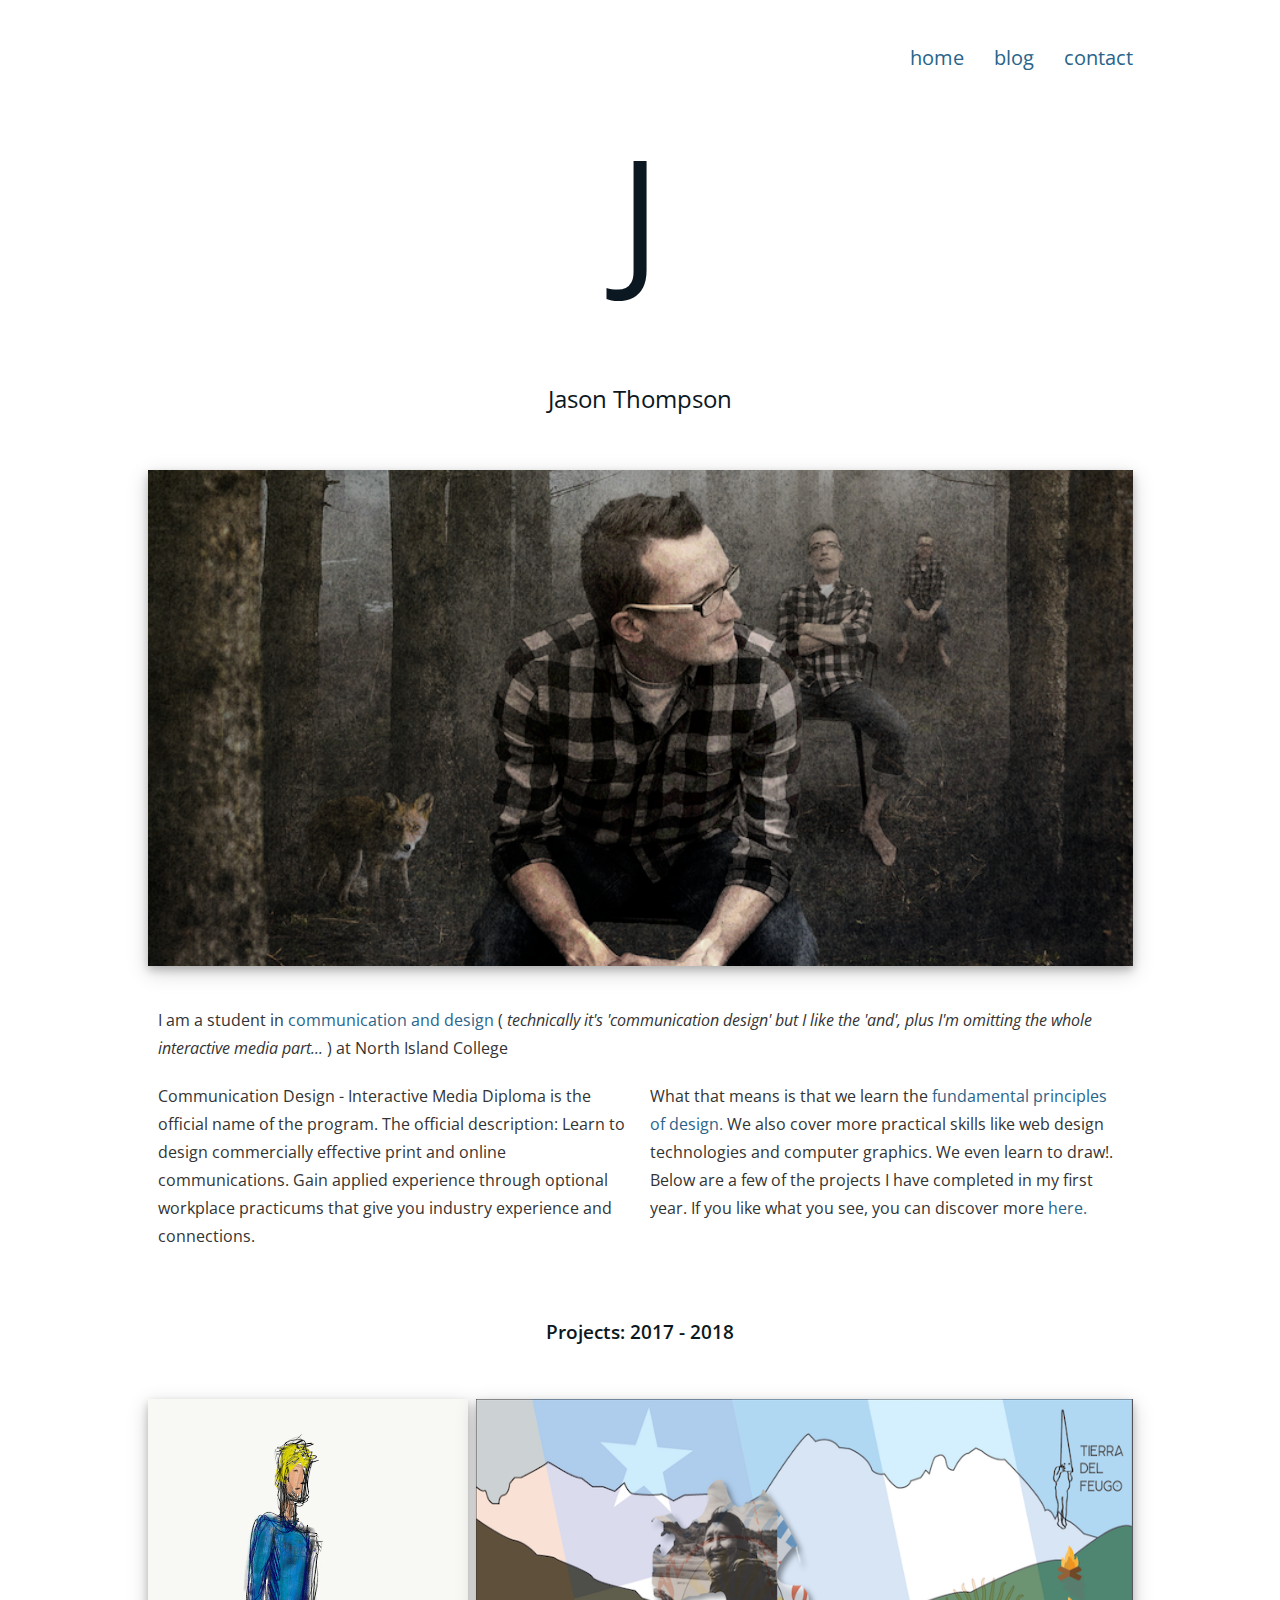
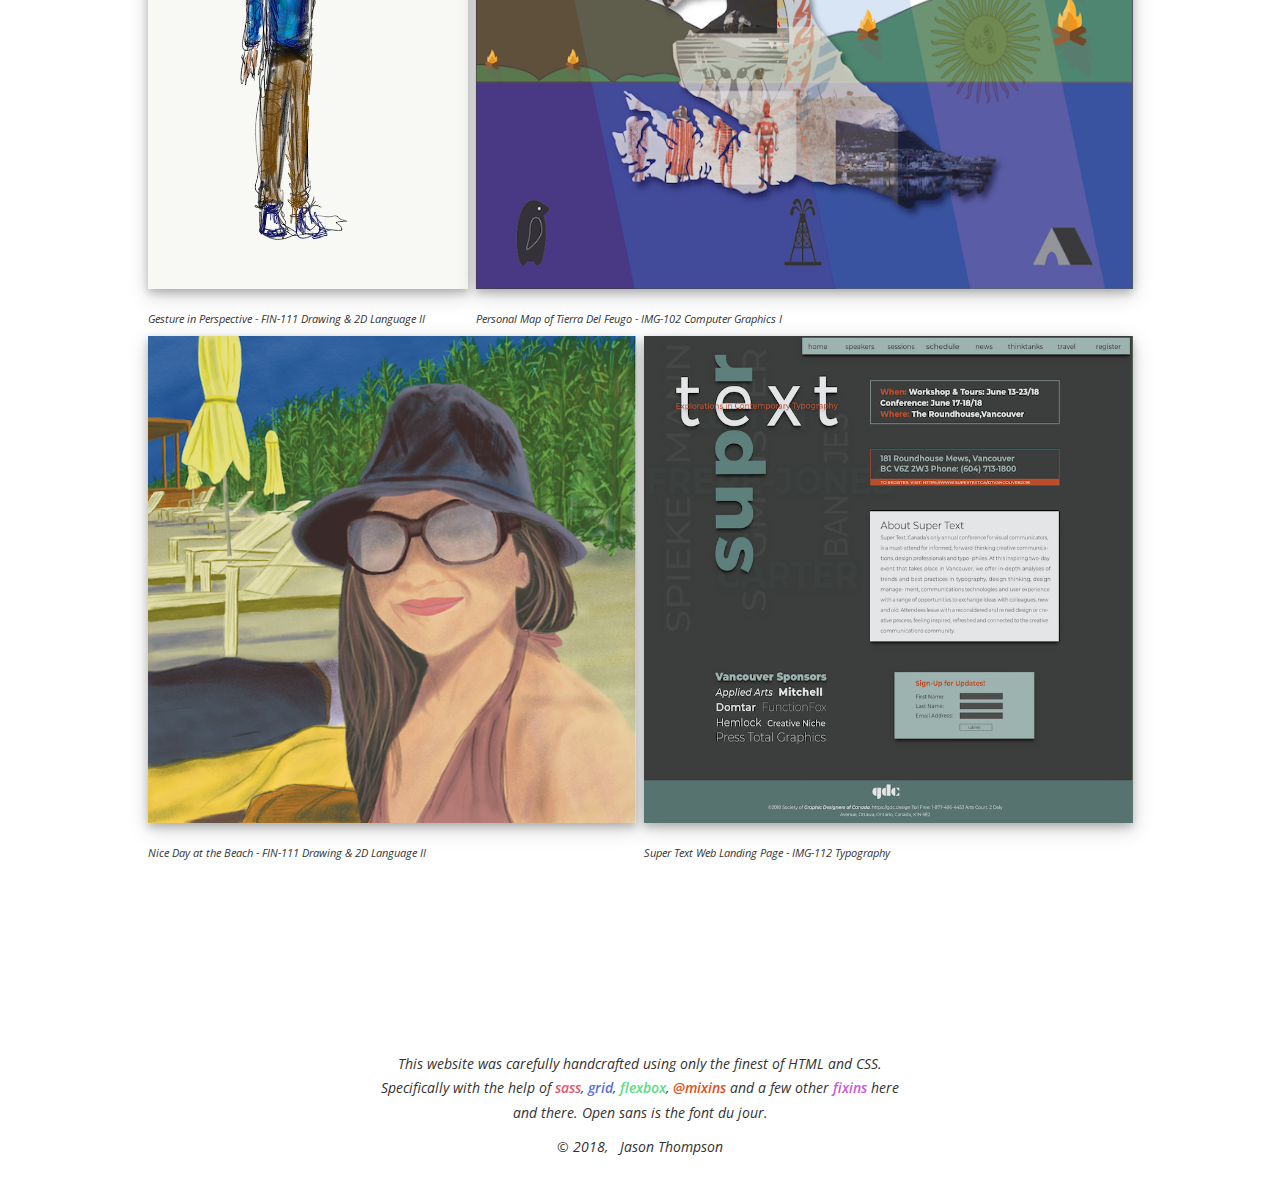
==== commit c8e7e441: "add seperate functions, merged menu into layout, a loop! and some general tidying up" ====
--- a/index.html
+++ b/index.html
@@ -23,10 +23,10 @@
     <header class="logo">
       <div class="logo__mark">J</div>
       <h2 class="logo__text">Jason Thompson</h2>
+      <img class="logo__hero-image" src="img/Composite_Portrait_large.png" alt="Photoshop composite self portrait of Jason in a forest." srcset="img/Composite_Portrait_small.png 600w,
+                    img/Composite_Portrait_large.png 800w">
     </header>
-    <main>
-      <img class="site-featured-img" src="img/Composite_Portrait_large.png" alt="Photoshop composite self portrait of Jason in a forest." srcset="img/Composite_Portrait_small.png 600w,
-                    img/Composite_Portrait_large.png 800w">
+    <main class="main">
       <section class="about-me">
         <p class="about-me__tagline">
           I am a student in <a href="https://bit.ly/2AlsmhD" target="_blank">communication and design</a>
@@ -89,8 +89,8 @@
         <li><a href="https://www.instagram.com/tompeij" target="_blank"><i class="fab fa-instagram"></i></a></li>
       </ul>
       <p class="colophon">
-        This website was lovingly handcrafted using only the finest of HTML and CSS. Specifically with the help of sass, grid,
-        flexbox, @mixins and a few other fixins here and there. Open sans is the font du jour.
+        This website was carefully handcrafted using only the finest of HTML and CSS. Specifically with the help of <span>sass</span>, <span>grid</span>,
+        <span>flexbox</span>, <span>@mixins</span> and a few other <span>fixins</span> here and there. Open sans is the font du jour.
       </p>
       <p class="copyright__text">&#169; 2018, &nbsp; Jason Thompson</p>
     </footer>
--- a/css/style.css
+++ b/css/style.css
@@ -1,8 +1,3 @@
-.copyright__text, .colophon, .showcase__image-caption {
-  font-size: 1.4rem;
-  font-style: italic;
-}
-
 /* Base */
 :root {
   box-sizing: border-box;
@@ -10,8 +5,8 @@
 }
 
 *,
-::before,
-::after {
+::after,
+::before {
   box-sizing: inherit;
 }
 
@@ -30,6 +25,17 @@
   box-shadow: 0 4px 8px 0 rgba(0, 0, 0, 0.2), 0 6px 20px 0 rgba(0, 0, 0, 0.19);
   display: block;
   width: 100%;
+}
+
+.showcase__image-caption {
+  font-size: 1.4rem;
+  font-style: italic;
+}
+
+.copyright__text, .colophon {
+  font-size: 1.4rem;
+  font-style: italic;
+  text-align: center;
 }
 
 /***** Typography *****/
@@ -91,10 +97,6 @@
   font-size: 2.6rem;
 }
 
-.copyright__text {
-  text-align: center;
-}
-
 /* Navigation */
 .menu-nav {
   display: flex;
@@ -115,12 +117,15 @@
   }
 }
 
-/***** Layout *****/
+/***** About me *****/
 .about-me {
   margin-top: 4rem;
-  padding: 0 1rem;
-}
-@media (min-width: 600px) {
+  padding: 0 2rem;
+}
+@media (min-width: 600px) {
+  .about-me {
+    padding: 0 1rem;
+  }
   .about-me__text {
     display: flex;
   }
@@ -136,51 +141,90 @@
   }
 }
 
-.showcase .showcase__gallery {
+/***** Showcase *****/
+.showcase__gallery {
   display: flex;
   flex-direction: column-reverse;
 }
 @media (min-width: 800px) {
-  .showcase .showcase__gallery {
+  .showcase__gallery {
     display: grid;
     grid-auto-flow: dense;
     grid-gap: 0.5em;
     grid-template-columns: 2fr 1fr 1fr 2fr;
   }
-  .showcase .showcase__gallery > figure {
+  .showcase__gallery > figure {
     display: flex;
     flex-direction: column;
     margin: 0;
   }
-  .showcase .showcase__gallery img {
+  .showcase__gallery img {
     flex: 1;
     max-width: 100%;
     object-fit: fill;
   }
 }
 @media (min-width: 800px) {
-  .showcase .showcase__img-1 {
+  .showcase_img-1 {
     grid-column: span 1;
   }
-  .showcase .showcase__img-2 {
+  .showcase__img-2 {
     grid-column: span 3;
   }
-  .showcase .showcase__img-3 {
+  .showcase__img-3 {
     grid-column: span 2;
   }
-  .showcase .showcase__img-4 {
+  .showcase__img-4 {
     grid-column: span 2;
   }
 }
 
+/***** Footer *****/
 footer {
-  margin-top: 10rem;
-}
-footer .colophon {
+  margin-top: 7.5rem;
+}
+@media (min-width: 600px) {
+  footer {
+    margin-top: 15rem;
+  }
+}
+
+.colophon {
   margin: 0 auto;
-  width: 55%;
-}
-footer .social-media {
+  width: 85%;
+}
+@media (min-width: 600px) {
+  .colophon {
+    width: 52.5rem;
+  }
+}
+
+.colophon span:nth-child(1) {
+  color: #dd5a6f;
+  font-weight: 600;
+}
+
+.colophon span:nth-child(2) {
+  color: #5a6fdd;
+  font-weight: 600;
+}
+
+.colophon span:nth-child(3) {
+  color: #5add87;
+  font-weight: 600;
+}
+
+.colophon span:nth-child(4) {
+  color: #E15119;
+  font-weight: 600;
+}
+
+.colophon span:nth-child(5) {
+  color: #c85add;
+  font-weight: 600;
+}
+
+.social-media {
   display: flex;
   justify-content: space-evenly;
   list-style-type: none;
@@ -188,11 +232,14 @@
   margin-bottom: 4rem;
   padding-left: 0;
 }
-footer .social-media li {
+
+.social-media li {
   margin-top: 0;
 }
-footer .copyright {
-  padding: 3rem 0;
+
+.copyright__text {
+  margin-top: 1rem;
+  padding: 0 0 2rem;
 }
 
 /*# sourceMappingURL=style.css.map */
